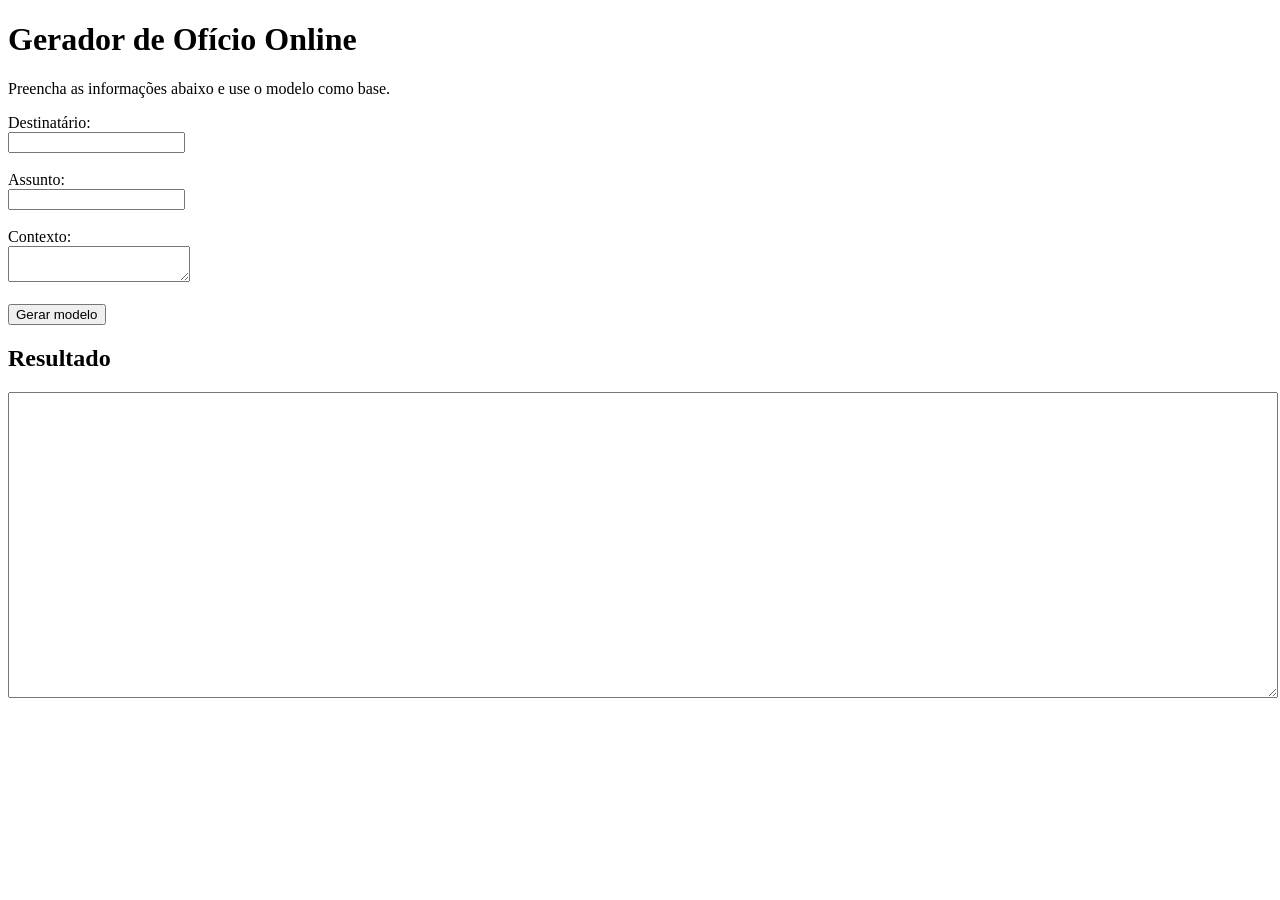
==== oficio.html @ 48bd883c "Create oficio.html" ====
<!DOCTYPE html>
<html lang="pt-BR">
<head>
  <meta charset="UTF-8">
  <title>Gerador de Ofício Online</title>
  <meta name="description" content="Modelo simples para gerar ofício administrativo formal.">
  <meta name="viewport" content="width=device-width, initial-scale=1.0">
</head>
<body>

<h1>Gerador de Ofício Online</h1>

<p>Preencha as informações abaixo e use o modelo como base.</p>

<label>Destinatário:</label><br>
<input id="destinatario"><br><br>

<label>Assunto:</label><br>
<input id="assunto"><br><br>

<label>Contexto:</label><br>
<textarea id="contexto"></textarea><br><br>

<button onclick="gerar()">Gerar modelo</button>

<h2>Resultado</h2>
<textarea id="resultado" style="width:100%;height:300px;"></textarea>

<script>
function gerar() {
  const destinatario = document.getElementById('destinatario').value;
  const assunto = document.getElementById('assunto').value;
  const contexto = document.getElementById('contexto').value;

  const texto = `Prezado(a) ${destinatario},

Cumprimentando-o(a) cordialmente, venho por meio deste tratar sobre ${assunto}.

${contexto}

Dessa forma, solicitamos a análise e as providências cabíveis.

Atenciosamente,`;

  document.getElementById('resultado').value = texto;
}
</script>

</body>
</html>
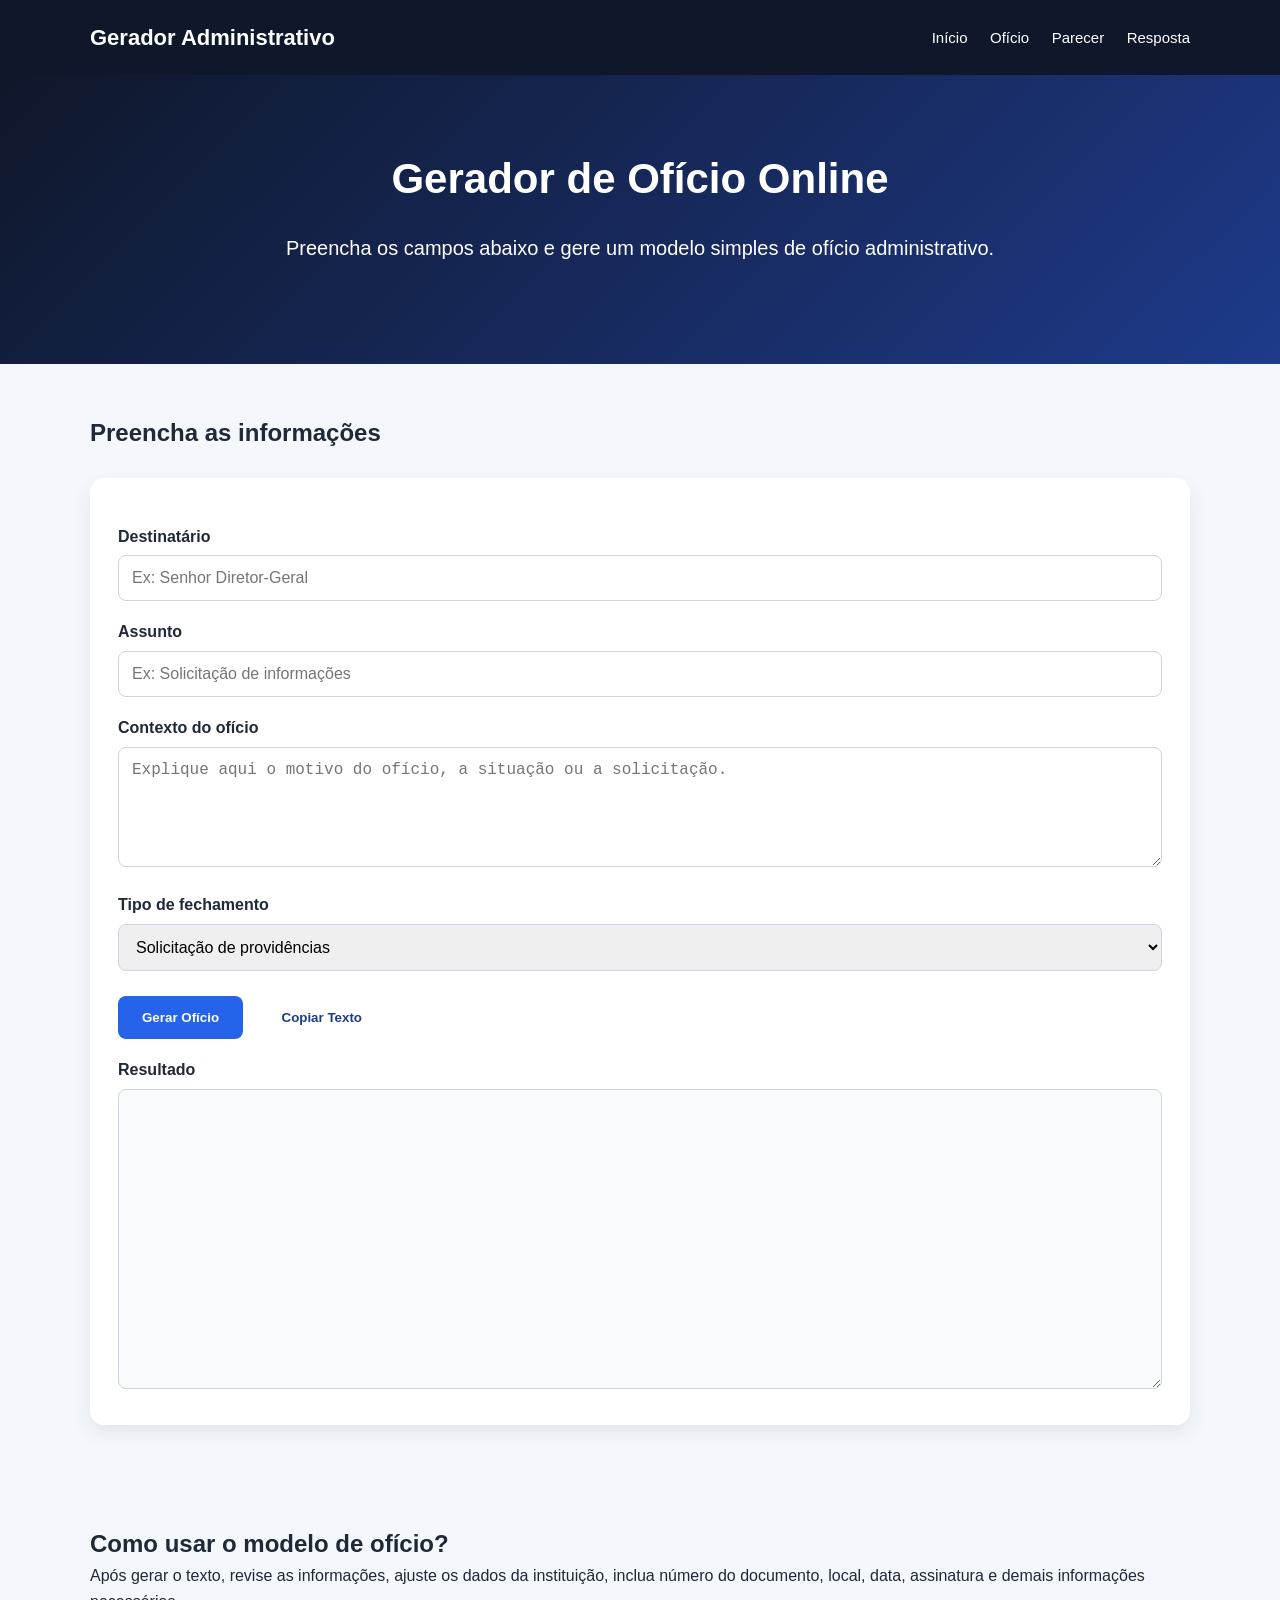
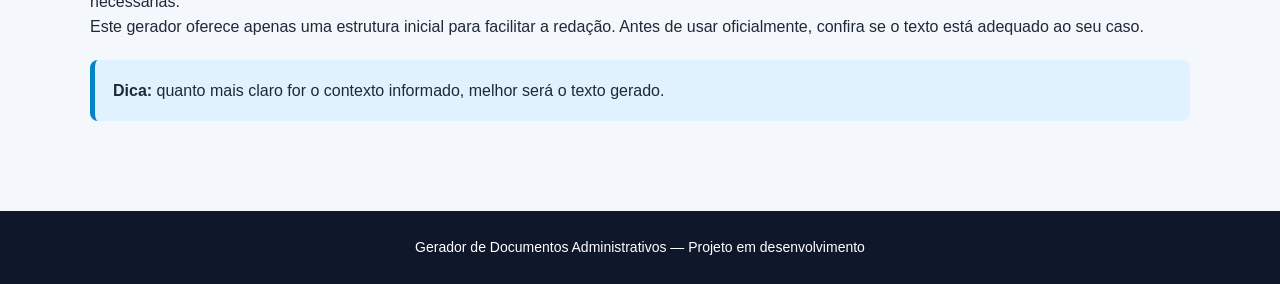
==== commit 9ff610fd: "Update oficio.html" ====
--- a/oficio.html
+++ b/oficio.html
@@ -3,47 +3,155 @@
 <head>
   <meta charset="UTF-8">
   <title>Gerador de Ofício Online</title>
-  <meta name="description" content="Modelo simples para gerar ofício administrativo formal.">
+  <meta name="description" content="Gere um modelo de ofício administrativo online preenchendo destinatário, assunto e contexto.">
+  <meta name="keywords" content="gerador de ofício, modelo de ofício, ofício administrativo, como fazer ofício">
   <meta name="viewport" content="width=device-width, initial-scale=1.0">
+
+  <link rel="stylesheet" href="style.css">
 </head>
 <body>
 
-<h1>Gerador de Ofício Online</h1>
+<header>
+  <div class="container menu">
+    <div class="logo">Gerador Administrativo</div>
 
-<p>Preencha as informações abaixo e use o modelo como base.</p>
+    <nav>
+      <a href="index.html">Início</a>
+      <a href="oficio.html">Ofício</a>
+      <a href="#">Parecer</a>
+      <a href="#">Resposta</a>
+    </nav>
+  </div>
+</header>
 
-<label>Destinatário:</label><br>
-<input id="destinatario"><br><br>
+<main>
 
-<label>Assunto:</label><br>
-<input id="assunto"><br><br>
+  <section class="hero">
+    <div class="container">
+      <h1>Gerador de Ofício Online</h1>
 
-<label>Contexto:</label><br>
-<textarea id="contexto"></textarea><br><br>
+      <p>
+        Preencha os campos abaixo e gere um modelo simples de ofício administrativo.
+      </p>
+    </div>
+  </section>
 
-<button onclick="gerar()">Gerar modelo</button>
+  <section>
+    <div class="container">
 
-<h2>Resultado</h2>
-<textarea id="resultado" style="width:100%;height:300px;"></textarea>
+      <h2>Preencha as informações</h2>
+
+      <div class="form-box">
+
+        <label for="destinatario">Destinatário</label>
+        <input type="text" id="destinatario" placeholder="Ex: Senhor Diretor-Geral">
+
+        <label for="assunto">Assunto</label>
+        <input type="text" id="assunto" placeholder="Ex: Solicitação de informações">
+
+        <label for="contexto">Contexto do ofício</label>
+        <textarea id="contexto" placeholder="Explique aqui o motivo do ofício, a situação ou a solicitação."></textarea>
+
+        <label for="fechamento">Tipo de fechamento</label>
+        <select id="fechamento">
+          <option value="solicitamos">Solicitação de providências</option>
+          <option value="informamos">Comunicação/informação</option>
+          <option value="encaminhamos">Encaminhamento</option>
+        </select>
+
+        <br><br>
+
+        <button class="btn" onclick="gerarOficio()">Gerar Ofício</button>
+        <button class="btn btn-secundario" onclick="copiarTexto()">Copiar Texto</button>
+
+        <label for="resultado">Resultado</label>
+        <textarea id="resultado" class="resultado" readonly></textarea>
+
+      </div>
+
+    </div>
+  </section>
+
+  <section>
+    <div class="container">
+      <h2>Como usar o modelo de ofício?</h2>
+
+      <p>
+        Após gerar o texto, revise as informações, ajuste os dados da instituição,
+        inclua número do documento, local, data, assinatura e demais informações necessárias.
+      </p>
+
+      <p>
+        Este gerador oferece apenas uma estrutura inicial para facilitar a redação.
+        Antes de usar oficialmente, confira se o texto está adequado ao seu caso.
+      </p>
+
+      <div class="info">
+        <strong>Dica:</strong>
+        quanto mais claro for o contexto informado, melhor será o texto gerado.
+      </div>
+    </div>
+  </section>
+
+</main>
+
+<footer>
+  <p>Gerador de Documentos Administrativos — Projeto em desenvolvimento</p>
+</footer>
 
 <script>
-function gerar() {
-  const destinatario = document.getElementById('destinatario').value;
-  const assunto = document.getElementById('assunto').value;
-  const contexto = document.getElementById('contexto').value;
+function gerarOficio() {
+  const destinatario = document.getElementById('destinatario').value.trim();
+  const assunto = document.getElementById('assunto').value.trim();
+  const contexto = document.getElementById('contexto').value.trim();
+  const fechamento = document.getElementById('fechamento').value;
+
+  if (!destinatario || !assunto || !contexto) {
+    alert('Preencha destinatário, assunto e contexto antes de gerar o ofício.');
+    return;
+  }
+
+  let fraseFinal = '';
+
+  if (fechamento === 'solicitamos') {
+    fraseFinal = 'Dessa forma, solicitamos a análise e adoção das providências cabíveis.';
+  }
+
+  if (fechamento === 'informamos') {
+    fraseFinal = 'Sendo o que tínhamos para o momento, permanecemos à disposição para eventuais esclarecimentos.';
+  }
+
+  if (fechamento === 'encaminhamos') {
+    fraseFinal = 'Dessa forma, encaminhamos as informações para conhecimento e providências que se fizerem necessárias.';
+  }
 
   const texto = `Prezado(a) ${destinatario},
 
-Cumprimentando-o(a) cordialmente, venho por meio deste tratar sobre ${assunto}.
+Cumprimentando-o(a) cordialmente, vimos por meio deste tratar sobre o seguinte assunto: ${assunto}.
 
 ${contexto}
 
-Dessa forma, solicitamos a análise e as providências cabíveis.
+${fraseFinal}
 
 Atenciosamente,`;
 
   document.getElementById('resultado').value = texto;
 }
+
+function copiarTexto() {
+  const resultado = document.getElementById('resultado');
+
+  if (!resultado.value.trim()) {
+    alert('Gere o ofício antes de copiar.');
+    return;
+  }
+
+  resultado.select();
+  resultado.setSelectionRange(0, 99999);
+  document.execCommand('copy');
+
+  alert('Texto copiado com sucesso!');
+}
 </script>
 
 </body>
--- a/style.css
+++ b/style.css
@@ -0,0 +1,201 @@
+* {
+  margin: 0;
+  padding: 0;
+  box-sizing: border-box;
+}
+
+body {
+  font-family: Arial, Helvetica, sans-serif;
+  background: #f4f7fb;
+  color: #1f2937;
+  line-height: 1.6;
+}
+
+header {
+  background: #0f172a;
+  color: white;
+  padding: 20px;
+}
+
+.container {
+  width: 92%;
+  max-width: 1100px;
+  margin: 0 auto;
+}
+
+.menu {
+  display: flex;
+  justify-content: space-between;
+  align-items: center;
+  flex-wrap: wrap;
+}
+
+.logo {
+  font-size: 22px;
+  font-weight: bold;
+}
+
+nav a {
+  color: white;
+  text-decoration: none;
+  margin-left: 18px;
+  font-size: 15px;
+}
+
+nav a:hover {
+  text-decoration: underline;
+}
+
+.hero {
+  padding: 70px 0;
+  text-align: center;
+  background: linear-gradient(135deg, #0f172a, #1e3a8a);
+  color: white;
+}
+
+.hero h1 {
+  font-size: 42px;
+  margin-bottom: 20px;
+}
+
+.hero p {
+  font-size: 20px;
+  max-width: 760px;
+  margin: 0 auto 30px auto;
+}
+
+.btn {
+  display: inline-block;
+  background: #2563eb;
+  color: white;
+  padding: 14px 24px;
+  border-radius: 8px;
+  text-decoration: none;
+  font-weight: bold;
+  border: none;
+  cursor: pointer;
+}
+
+.btn:hover {
+  background: #1d4ed8;
+}
+
+.btn-secundario {
+  background: white;
+  color: #1e3a8a;
+  margin-left: 10px;
+}
+
+.btn-secundario:hover {
+  background: #e5e7eb;
+}
+
+section {
+  padding: 50px 0;
+}
+
+.card-grid {
+  display: grid;
+  grid-template-columns: repeat(3, 1fr);
+  gap: 22px;
+  margin-top: 30px;
+}
+
+.card {
+  background: white;
+  padding: 26px;
+  border-radius: 14px;
+  box-shadow: 0 8px 20px rgba(15, 23, 42, 0.08);
+}
+
+.card h3 {
+  margin-bottom: 12px;
+  color: #0f172a;
+}
+
+.card p {
+  margin-bottom: 20px;
+}
+
+.form-box {
+  background: white;
+  padding: 28px;
+  border-radius: 14px;
+  box-shadow: 0 8px 20px rgba(15, 23, 42, 0.08);
+  margin-top: 25px;
+}
+
+label {
+  display: block;
+  margin-top: 18px;
+  margin-bottom: 6px;
+  font-weight: bold;
+}
+
+input,
+textarea,
+select {
+  width: 100%;
+  padding: 13px;
+  border: 1px solid #cbd5e1;
+  border-radius: 8px;
+  font-size: 16px;
+}
+
+textarea {
+  min-height: 120px;
+  resize: vertical;
+}
+
+.resultado {
+  min-height: 300px;
+  background: #f8fafc;
+}
+
+.info {
+  background: #e0f2fe;
+  border-left: 5px solid #0284c7;
+  padding: 18px;
+  border-radius: 8px;
+  margin-top: 20px;
+}
+
+footer {
+  background: #0f172a;
+  color: white;
+  text-align: center;
+  padding: 25px;
+  margin-top: 40px;
+}
+
+footer p {
+  font-size: 14px;
+}
+
+@media (max-width: 768px) {
+  .hero h1 {
+    font-size: 30px;
+  }
+
+  .hero p {
+    font-size: 17px;
+  }
+
+  .card-grid {
+    grid-template-columns: 1fr;
+  }
+
+  nav {
+    margin-top: 15px;
+  }
+
+  nav a {
+    display: inline-block;
+    margin: 6px 10px 0 0;
+  }
+
+  .btn-secundario {
+    margin-left: 0;
+    margin-top: 10px;
+  }
+}
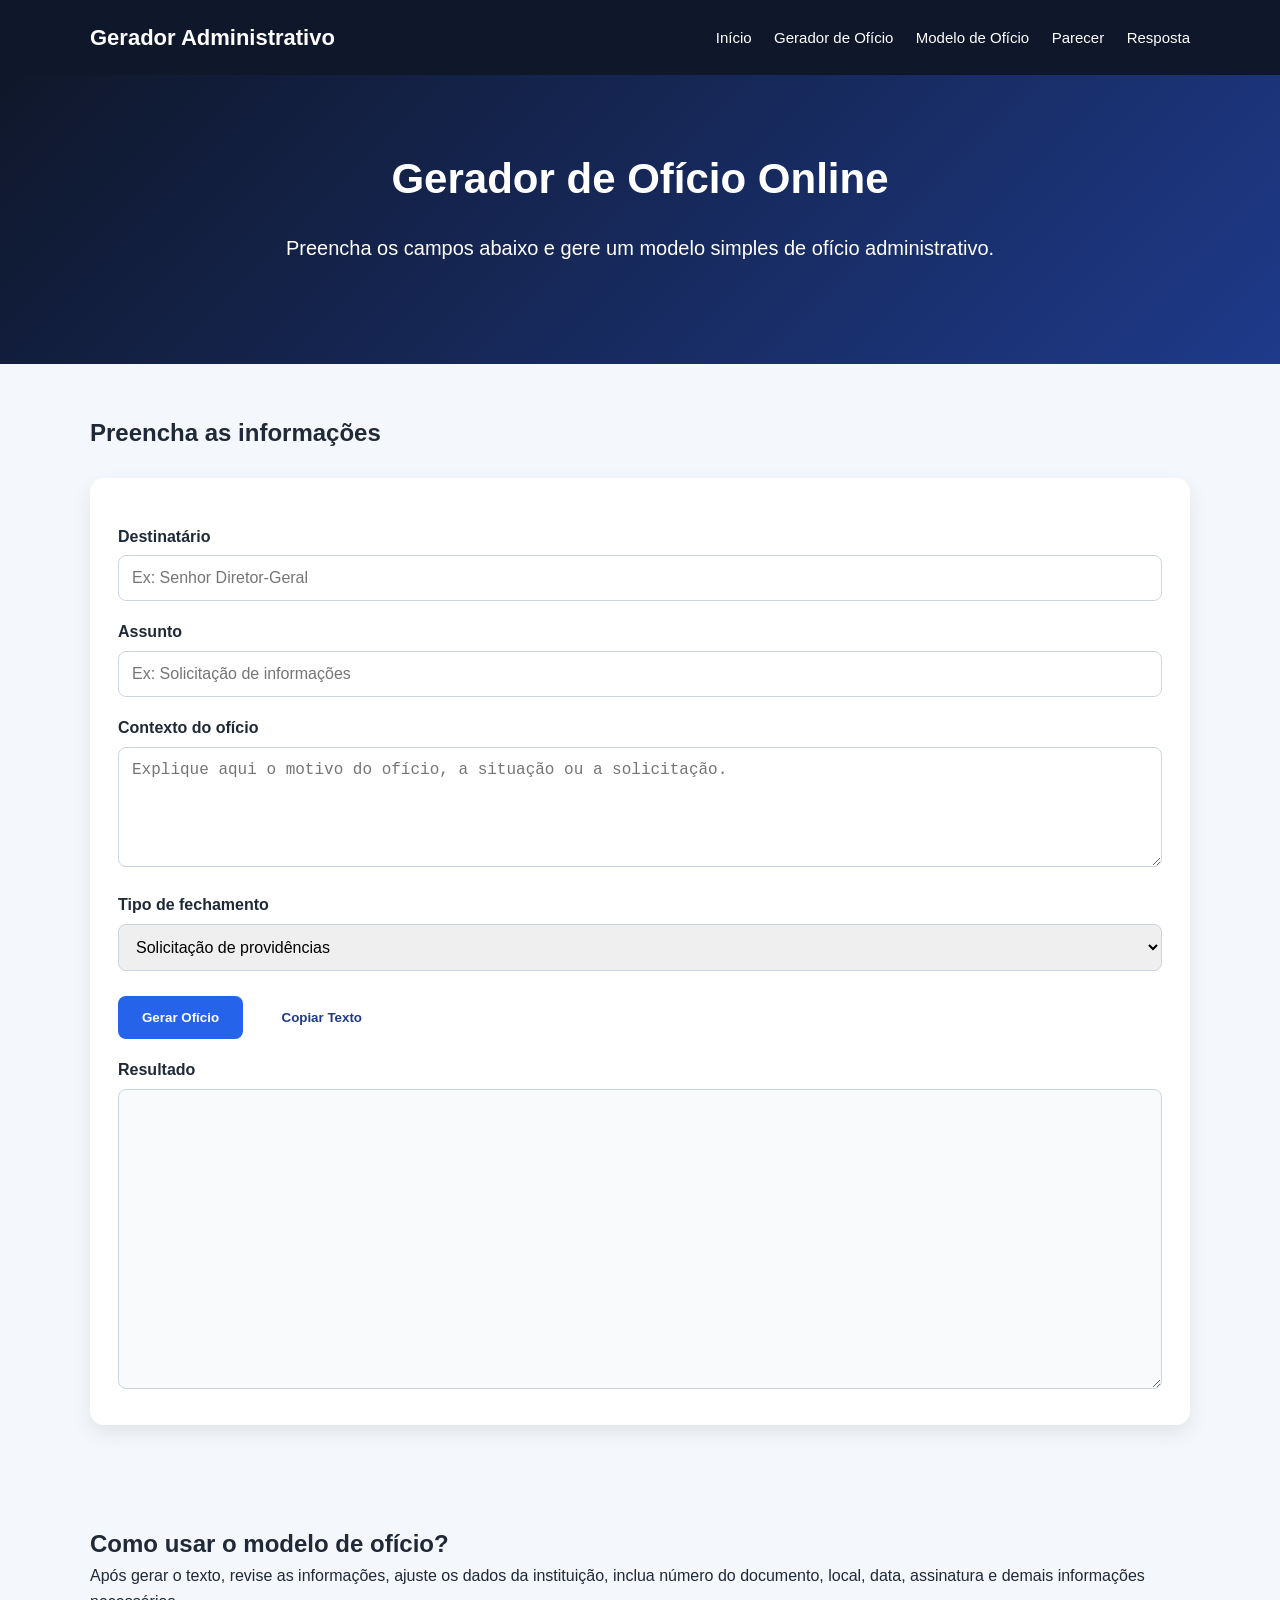
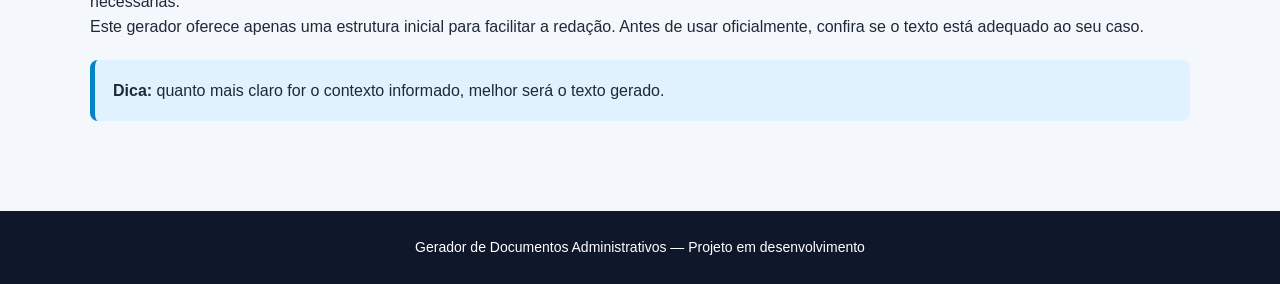
==== commit 36cbfcec: "Atualizar o oficio.html" ====
--- a/oficio.html
+++ b/oficio.html
@@ -17,7 +17,8 @@
 
     <nav>
       <a href="index.html">Início</a>
-      <a href="oficio.html">Ofício</a>
+      <a href="oficio.html">Gerador de Ofício</a>
+      <a href="modelo-oficio.html">Modelo de Ofício</a>
       <a href="#">Parecer</a>
       <a href="#">Resposta</a>
     </nav>
